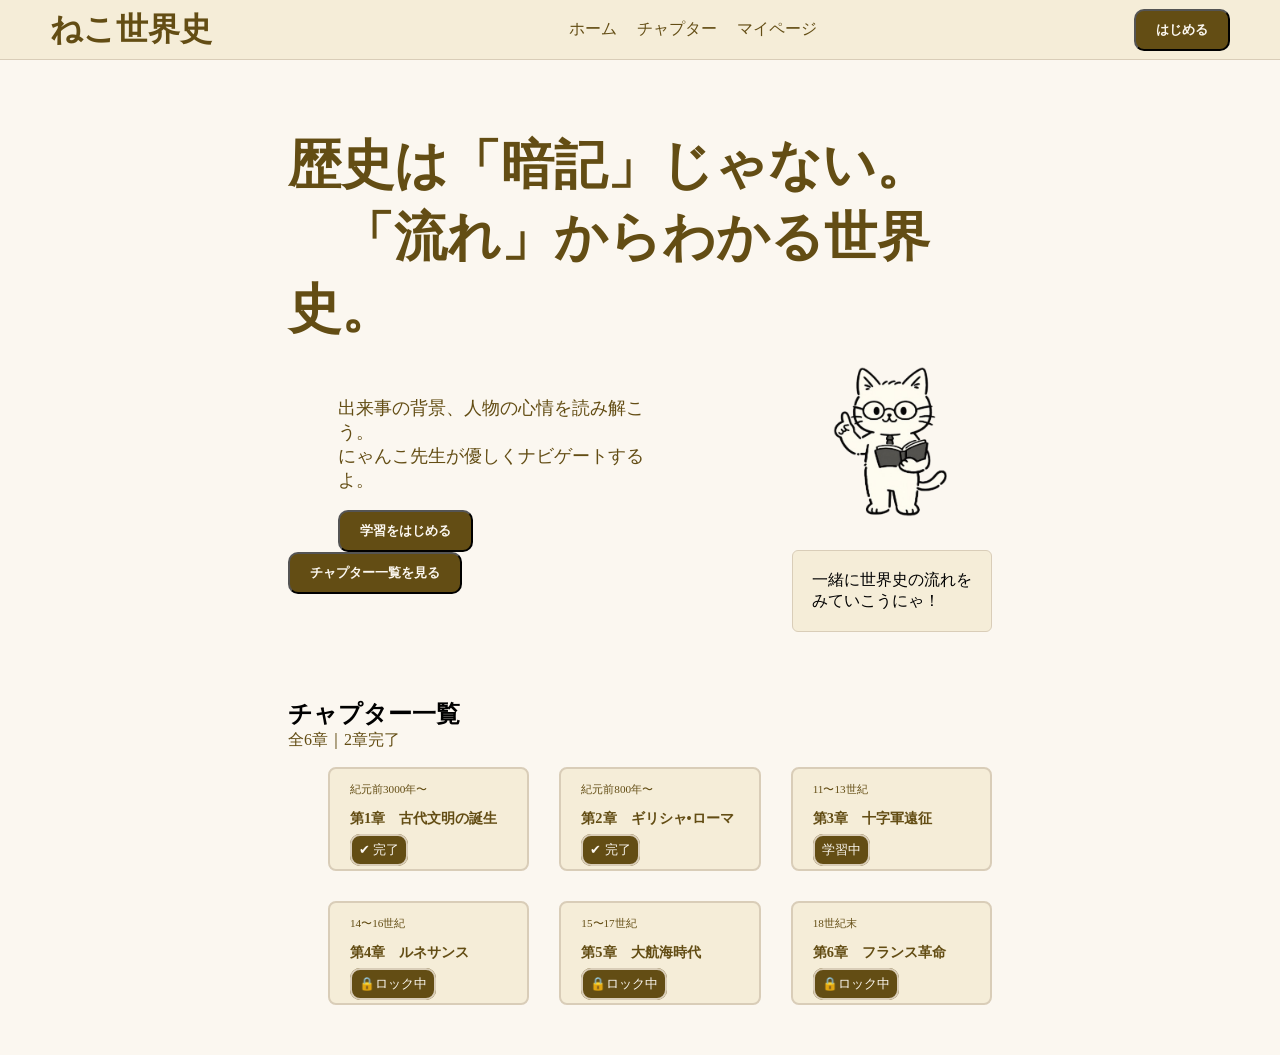
==== index.html @ a7579006 "first commit" ====
<!doctype html>
<html lang="ja">
  <head>
    <meta charset="UTF-8" />
    <meta name="viewport" content="width=device-width, initial-scale=1.0" />
    <title>ねこ世界史</title>
    <link rel="stylesheet" href="style.css" />
  </head>
  <body>
    <header id="header">
      <h1 class="title"><a href="index.html">ねこ世界史</a></h1>
      <nav id="nav">
        <ul>
          <li><a href="index.html">ホーム</a></li>
          <li>チャプター</li>
          <li>マイページ</li>
        </ul>
      </nav>
      <button i d="startBtn">はじめる</button>
    </header>

    <main>
      <div class="wrapper">
        <section class="text">
          <h1 class="sub-title">
            歴史は「暗記」じゃない。<br />
            　「流れ」からわかる世界史。
          </h1>
          <div class="hero">
            <div class="text-heroBtn">
              <p class="">
                出来事の背景、人物の心情を読み解こう。<br />
                にゃんこ先生が優しくナビゲートするよ。
              </p>
              <button class="primaryBtn">学習をはじめる</button>
              <button class="chapterBtn">チャプター一覧を見る</button>
            </div>
            <div class="hero-cat">
              <img src="cat-image.png" alt="にゃんこ先生" width="200" />
              <p class="cat-lines">
                一緒に世界史の流れを<br />みていこうにゃ！
              </p>
            </div>
          </div>
        </section>

        <section class="chapters">
          <h2 class="chapters-title">チャプター一覧</h2>
          <span class="chapters-sub">全6章｜2章完了</span>
          <div class="card">
            <ul class="chapters-list">
              <li>
                <span>紀元前3000年〜</span>
                <h2>第1章　古代文明の誕生</h2>
                <p>✔︎ 完了</p>
              </li>
              <li>
                <span>紀元前800年〜</span>
                <h2>第2章　ギリシャ•ローマ</h2>
                <p>✔︎ 完了</p>
              </li>
              <li>
                <a href="chapter.html">
                  <span>11〜13世紀</span>
                  <h2>第3章　十字軍遠征</h2>
                  <p>学習中</p>
                </a>
              </li>
              <li>
                <span>14〜16世紀</span>
                <h2>第4章　ルネサンス</h2>
                <p>🔒ロック中</p>
              </li>
              <li>
                <span>15〜17世紀</span>
                <h2>第5章　大航海時代</h2>
                <p>🔒ロック中</p>
              </li>
              <li>
                <span>18世紀末</span>
                <h2>第6章　フランス革命</h2>
                <p>🔒ロック中</p>
              </li>
            </ul>
          </div>
        </section>
      </div>
    </main>
    <script src="main.js"></script>
  </body>
</html>
---- style.css ----
html {
  font-size: 100%;
}

body {
  margin: 0;
  padding: 0;
  background-color: #fbf7f0;
}

a {
  text-decoration: none;
  color: #634d14;
}

h1 {
  margin: 0%;
}

li {
  list-style: none;
}

* {
  box-sizing: border-box;
}

button {
  padding: 10px 20px;
  color: #fbf7f0;
  background-color: #634d14;
  border-radius: 10px;
  font-weight: bold;
  cursor: pointer;
  display: inline-flex;
  align-items: center;
}

main {
  margin: 0;
  width: 100%;
}
.wrapper {
  width: 55%;
  margin: 0 auto;
}

#header {
  display: flex;
  justify-content: space-between;
  align-items: center;
  background-color: #f5edd8;
  border-bottom: 1px solid #d9cdb8;
  height: 60px;
  padding: 0 50px;
  color: #634d14;
}
.chapter-display {
  font-size: 0.8rem;
}
#nav ul {
  display: flex;
  gap: 20px;
  color: #634d14;
}
#nav ul li {
  cursor: pointer;
}
#nav {
  text-align: center;
}
#startBtn {
  margin-right: 50px;
}
.sub-title {
  padding-top: 70px;
  font-size: 3.3rem;
  color: #634d14;
}

.text-heroBtn p {
  color: #634d14;
  margin-left: 50px;
  margin-top: 50px;
  font-size: 1.1rem;
}
.hero {
  display: flex;
}
.primaryBtn {
  margin-right: 20px;
  margin-left: 50px;
}
.hero-cat {
  margin-left: 140px;
}

.cat-lines {
  margin-top: 0;
  background-color: #f5edd8;
  border: 1px solid #d9cdb8;
  padding: 19px;
  border-radius: 6px;
}

.chapters {
  margin-top: 50px;
  margin-bottom: 50px;
}

.chapters-title {
  margin: 0;
}
.chapters-sub {
  color: #634d14;
}
.chapters-list {
  display: grid;
  grid-template-columns: repeat(3, 1fr);
  gap: 30px;
  color: #634d14;
}
.chapters-list li {
  background-color: #f5edd8;
  border: 2px solid #d9cdb8;
  padding: 10px 20px;
  border-radius: 8px;
  cursor: pointer;
}
.chapters-list span {
  font-size: 0.7rem;
}
.chapters-list h2 {
  font-size: 0.9rem;
}
.chapters-list p {
  display: inline;
  font-size: 0.8rem;
  padding: 7px;
  border: 2px solid #d9cdb8;
  border-radius: 10px;
  color: #fbf7f0;
  background-color: #634d14;
}

/* 第3章　十字軍遠征 */
.returnBtn {
  margin-left: 50px;
}

.returnBtn a {
  color: #fbf7f0;
}

.chapter-logo {
  text-align: center;
  font-size: 1.1rem;
}
.chapter-display {
  margin-right: 50px;
}
/* サイドバー */
.ch-item.done {
  color: rgb(97, 137, 97);
  padding-left: 8px;
}
.done .ch-dot {
  background-color: rgb(97, 137, 97);
}

.ch-item.active {
  font-weight: bold;
  background-color: #f1d381;
}

.layout {
  display: flex;
}
.sidebar {
  width: 30%;
}
.sidebar {
  background-color: #f0e4d0;
  border-right: 1px solid #d9cdb8;
}
.sidebar-title {
  padding: 20px 15px;
  font-size: 0.8rem;
  color: #634d14;
}
.ch-list {
  font-size: 0.8rem;
  padding: 0 25px;
}
.ch-item.active {
  background-color: #f1d381;
  color: #634d14;
  padding: 8px;
  border-radius: 10px;
}

.active .ch-dot {
  background-color: #91701d;
}
.ch-item {
  color: #998966;
  padding-left: 8px;
}

.ch-dot {
  display: inline-block;
  width: 8px;
  height: 8px;
  border-radius: 50%;
  margin-right: 10px;
  background-color: #beb08e;
}

.ch-list li {
  margin-bottom: 20px;
}

/* メイン */
.content {
  margin: 40px;
  color: #634d14;
}

.era {
  font-size: 0.7rem;
  background-color: #f1d381;
  padding: 8px;
  border-radius: 10px;
  font-weight: bold;
}

.chapter-title {
  margin-top: 10px;
  margin-bottom: 0;
  font-size: 1.4rem;
}

.chapter-name {
  font-size: 0.8rem;
}
.background {
  background-color: #fff8ec;
  margin-top: 40px;
  border: 1px solid #d9cdb8;
  padding: 30px;
  border-radius: 8px;
}
.bg {
  display: inline-block;
  font-size: 0.7rem;
  background-color: #f1d381;
  padding: 5px;
  border-radius: 10px;
}
.feelings {
  background-color: #f5edd8;
  border-radius: 10px;
}
.person-card {
  display: flex;
}

.icon {
  display: inline-flex;
  justify-content: center;
  align-items: center;
  width: 30px;
  height: 30px;
  background-color: #f1d381;
  font-size: 0.8rem;
  border-radius: 50%;
  margin-top: 12px;
  margin-left: 20px;
}
.feelings h3 {
  margin-left: 15px;
  font-size: 0.9rem;
  margin-bottom: 0px;
}
.comments {
  font-size: 0.9rem;
  margin-top: 0;
  margin-left: 65px;
  padding-bottom: 20px;
}
/* ===== メモ ===== */
.memo-section {
  margin-bottom: 20px;
  margin-top: 15px;
}

.memo-header {
  display: flex;
  align-items: center;
  justify-content: space-between;
}

.memo-header h4 {
  font-size: 0.8rem;
}

.memo-header p {
  font-size: 0.7rem;
}

#memoText {
  border: 1px solid #d9cdb8;
  background-color: #fff8ec;
  width: 100%;
  height: 200px;
}

textarea:focus {
  outline: none;
}

.btn-row {
  display: flex;
  justify-content: space-between;
  font-size: 0.9rem;
}

/* 第3章　クイズに挑戦 */
.quiz h2 {
  font-size: 1rem;
}

.question {
  background-color: #fff8ec;
  border: 1px solid #d9cdb8;
  padding: 15px;
}

.subject {
  font-size: 1rem;
  margin-bottom: 0;
}

.subject-guide {
  font-size: 0.8rem;
  margin: 0;
  margin-left: 30px;
}

.choices li {
  border: 1px solid #d9cdb8;
  margin-bottom: 10px;
  padding: 10px;
  border-radius: 10px;
}
.choiceBtn {
  display: inline-block;
  width: 18px;
  height: 18px;
  border-radius: 50%;
  border: 2px solid #634d14;
  cursor: pointer;
  position: relative;
  top: 3px;
}

#answerBtn {
  display: block;
  margin: 0 auto;
}

.hint-section {
  display: flex;
}

.hint {
  margin-top: 30px;
  width: 60%;
  height: 40%;
  padding: 20px;
  border: 2px solid #634d14;
  border-radius: 7px;
}

summary {
  border-bottom: 1px #634d14 dashed;
}

.answer {
  background-color: #fff8ec;
  border: 1px solid #d9cdb8;
  padding-left: 10px;
  margin-bottom: 10px;
}

.answer h3 {
  font-size: 1rem;
}
.answer p {
  font-size: 0.8rem;
}

.quiz-nav {
  display: flex;
  justify-content: space-between;
}
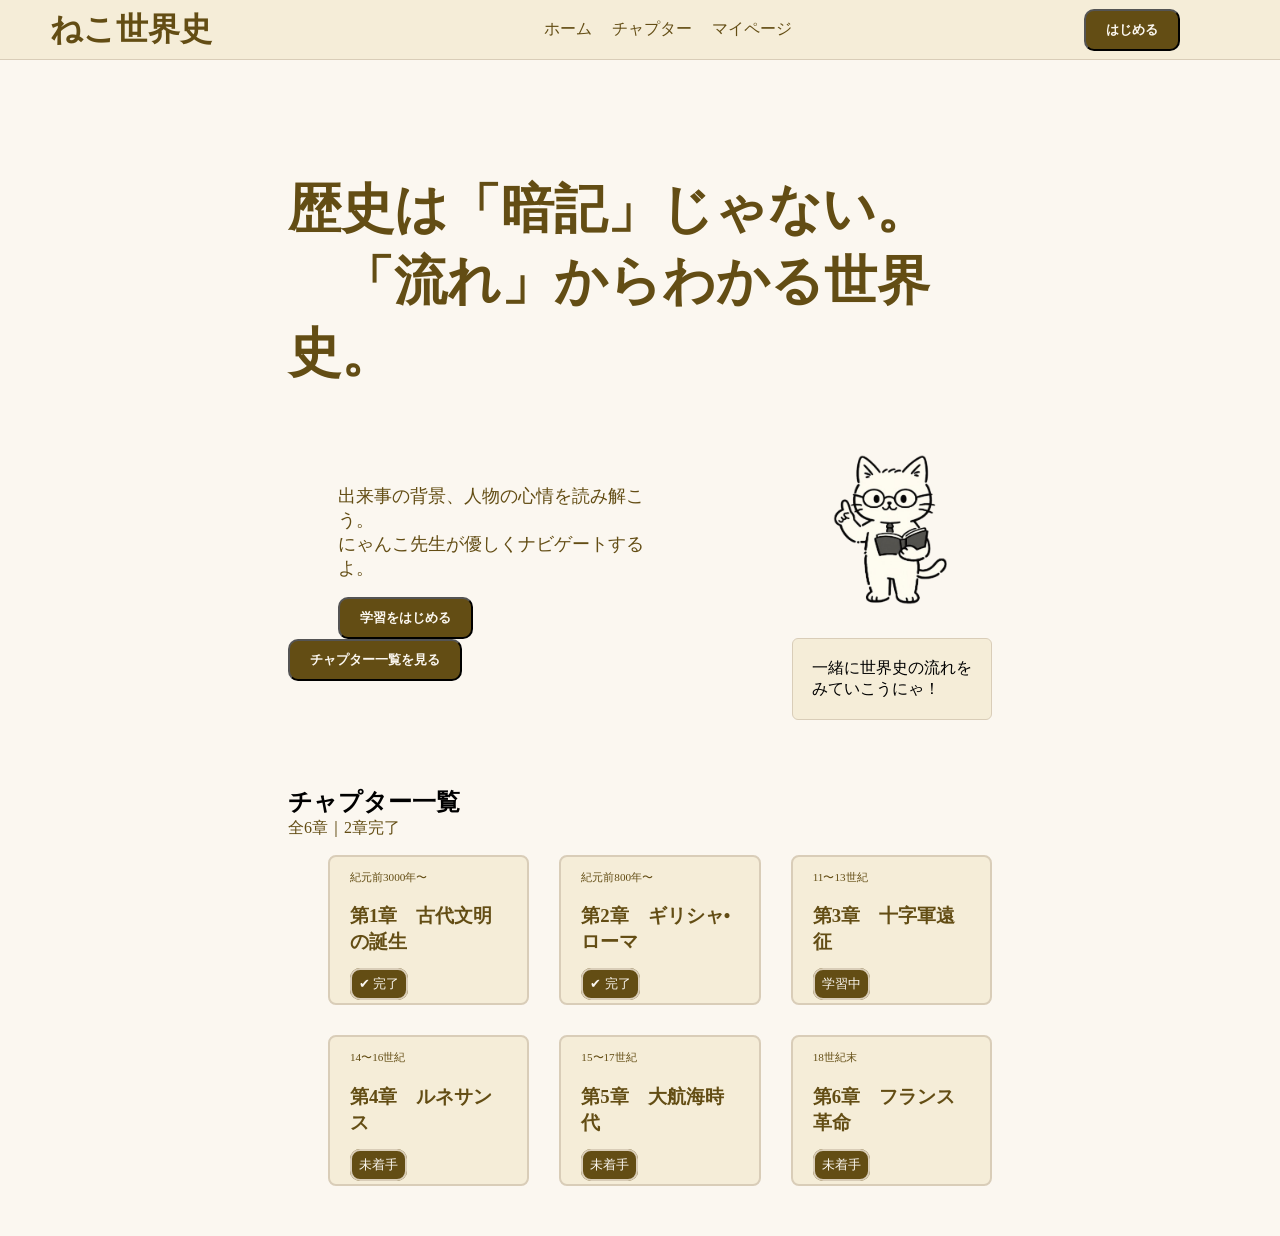
==== commit b8dddd71: "main.jsをページごとに分割、クイズ2問目を追加中" ====
--- a/index.html
+++ b/index.html
@@ -16,16 +16,16 @@
           <li>マイページ</li>
         </ul>
       </nav>
-      <button i d="startBtn">はじめる</button>
+      <button id="startBtn">はじめる</button>
     </header>
 
     <main>
       <div class="wrapper">
         <section class="text">
-          <h1 class="sub-title">
+          <h2 class="sub-title">
             歴史は「暗記」じゃない。<br />
             　「流れ」からわかる世界史。
-          </h1>
+          </h2>
           <div class="hero">
             <div class="text-heroBtn">
               <p class="">
@@ -51,41 +51,41 @@
             <ul class="chapters-list">
               <li>
                 <span>紀元前3000年〜</span>
-                <h2>第1章　古代文明の誕生</h2>
-                <p>✔︎ 完了</p>
+                <h3>第1章　古代文明の誕生</h3>
+                <p id="chapter1Status">✔︎ 完了</p>
               </li>
               <li>
                 <span>紀元前800年〜</span>
-                <h2>第2章　ギリシャ•ローマ</h2>
-                <p>✔︎ 完了</p>
+                <h3>第2章　ギリシャ•ローマ</h3>
+                <p id="chapter2Status">✔︎ 完了</p>
               </li>
               <li>
                 <a href="chapter.html">
                   <span>11〜13世紀</span>
-                  <h2>第3章　十字軍遠征</h2>
-                  <p>学習中</p>
+                  <h3>第3章　十字軍遠征</h3>
+                  <p id="chapter3Status">学習中</p>
                 </a>
               </li>
               <li>
                 <span>14〜16世紀</span>
-                <h2>第4章　ルネサンス</h2>
-                <p>🔒ロック中</p>
+                <h3>第4章　ルネサンス</h3>
+                <p id="chapter4Status">未着手</p>
               </li>
               <li>
                 <span>15〜17世紀</span>
-                <h2>第5章　大航海時代</h2>
-                <p>🔒ロック中</p>
+                <h3>第5章　大航海時代</h3>
+                <p id="chapter5Status">未着手</p>
               </li>
               <li>
                 <span>18世紀末</span>
-                <h2>第6章　フランス革命</h2>
-                <p>🔒ロック中</p>
+                <h3>第6章　フランス革命</h3>
+                <p id="chapter6Status">未着手</p>
               </li>
             </ul>
           </div>
         </section>
       </div>
     </main>
-    <script src="main.js"></script>
+    <script src="index.js"></script>
   </body>
 </html>
